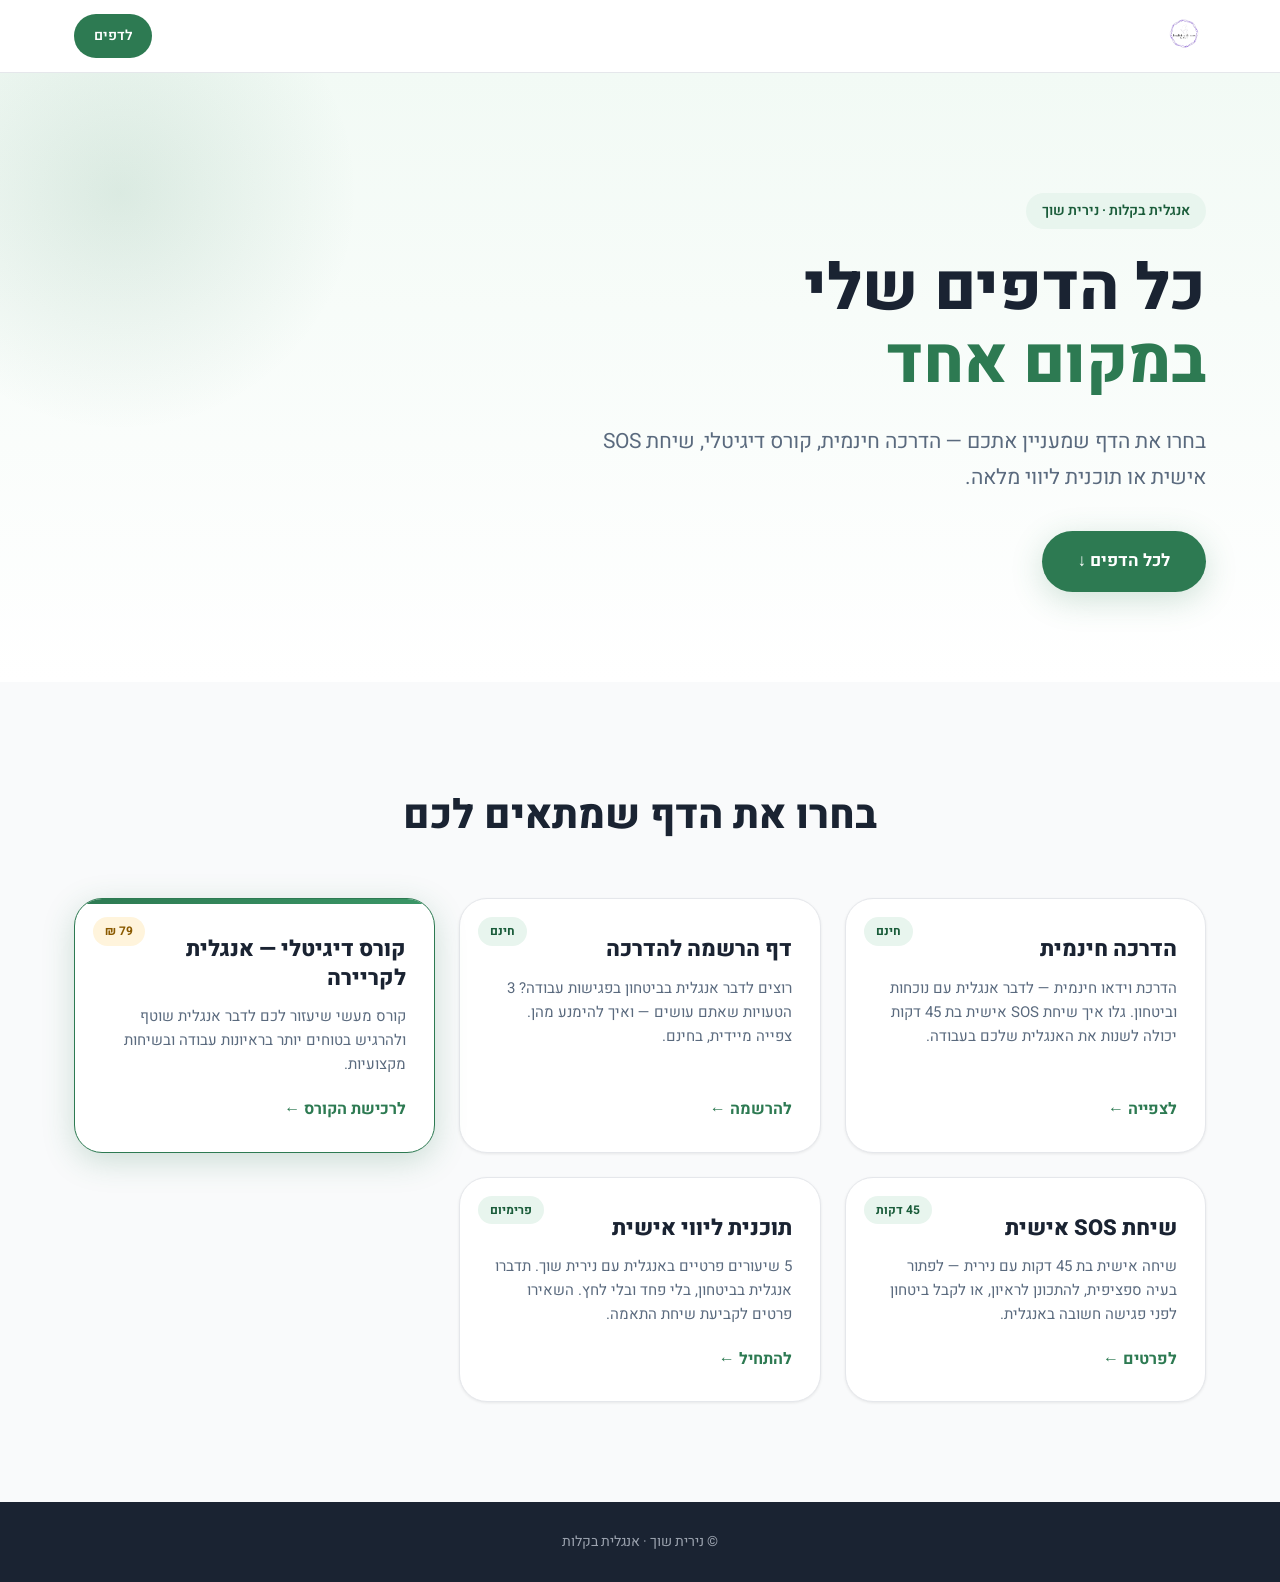
==== index.html @ af7e39d2 "Initial commit: unified Nirit Schuch site with landing page and 5 sub-pages" ====
<!DOCTYPE html>
<html lang="he" dir="rtl">
<head>
  <meta charset="UTF-8" />
  <meta name="viewport" content="width=device-width, initial-scale=1.0" />
  <meta name="description" content="אנגלית בקלות — נירית שוך. כל הדפים, ההדרכות, הקורסים ותוכניות הליווי במקום אחד." />
  <title>אנגלית בקלות | נירית שוך — כל הדפים במקום אחד</title>

  <meta property="og:title" content="אנגלית בקלות — נירית שוך" />
  <meta property="og:description" content="כל הדפים, ההדרכות, הקורסים ותוכניות הליווי במקום אחד." />
  <meta property="og:type" content="website" />

  <link rel="icon" href="logo.png" type="image/png" />
  <link rel="preconnect" href="https://fonts.googleapis.com" />
  <link rel="preconnect" href="https://fonts.gstatic.com" crossorigin />
  <link href="https://fonts.googleapis.com/css2?family=Heebo:wght@300;400;500;600;700;800;900&display=swap" rel="stylesheet" />
  <link rel="stylesheet" href="styles.css" />
</head>
<body>

  <header class="site-header" role="banner">
    <nav class="nav-inner" aria-label="ניווט ראשי">
      <a href="#" aria-label="אנגלית בקלות — דף הבית">
        <img src="logo.png" alt="אנגלית בקלות — לוגו" class="nav-logo" />
      </a>
      <a href="#cards" class="nav-cta">לדפים</a>
    </nav>
  </header>

  <main>
    <section class="hero">
      <div class="hero-bg-shape" aria-hidden="true"></div>
      <div class="container">
        <div class="hero-content">
          <p class="hero-eyebrow">אנגלית בקלות · נירית שוך</p>
          <h1 class="hero-headline">
            כל הדפים שלי<br/>
            <span class="hero-headline-accent">במקום אחד</span>
          </h1>
          <p class="hero-sub">
            בחרו את הדף שמעניין אתכם — הדרכה חינמית, קורס דיגיטלי, שיחת SOS אישית או תוכנית ליווי מלאה.
          </p>
          <a href="#cards" class="btn btn-primary">לכל הדפים ↓</a>
        </div>
      </div>
    </section>

    <section id="cards" class="cards-section">
      <div class="container">
        <h2 class="section-title">בחרו את הדף שמתאים לכם</h2>

        <div class="cards-grid">

          <a href="vsl-free/" class="card">
            <div class="card-badge">חינם</div>
            <h3 class="card-title">הדרכה חינמית</h3>
            <p class="card-desc">הדרכת וידאו חינמית — לדבר אנגלית עם נוכחות וביטחון. גלו איך שיחת SOS אישית בת 45 דקות יכולה לשנות את האנגלית שלכם בעבודה.</p>
            <span class="card-cta">לצפייה ←</span>
          </a>

          <a href="vsl-sales/" class="card">
            <div class="card-badge">חינם</div>
            <h3 class="card-title">דף הרשמה להדרכה</h3>
            <p class="card-desc">רוצים לדבר אנגלית בביטחון בפגישות עבודה? 3 הטעויות שאתם עושים — ואיך להימנע מהן. צפייה מיידית, בחינם.</p>
            <span class="card-cta">להרשמה ←</span>
          </a>

          <a href="course-sales/" class="card card-featured">
            <div class="card-badge card-badge-gold">79 ₪</div>
            <h3 class="card-title">קורס דיגיטלי — אנגלית לקריירה</h3>
            <p class="card-desc">קורס מעשי שיעזור לכם לדבר אנגלית שוטף ולהרגיש בטוחים יותר בראיונות עבודה ובשיחות מקצועיות.</p>
            <span class="card-cta">לרכישת הקורס ←</span>
          </a>

          <a href="sos/" class="card">
            <div class="card-badge">45 דקות</div>
            <h3 class="card-title">שיחת SOS אישית</h3>
            <p class="card-desc">שיחה אישית בת 45 דקות עם נירית — לפתור בעיה ספציפית, להתכונן לראיון, או לקבל ביטחון לפני פגישה חשובה באנגלית.</p>
            <span class="card-cta">לפרטים ←</span>
          </a>

          <a href="coaching/" class="card">
            <div class="card-badge">פרימיום</div>
            <h3 class="card-title">תוכנית ליווי אישית</h3>
            <p class="card-desc">5 שיעורים פרטיים באנגלית עם נירית שוך. תדברו אנגלית בביטחון, בלי פחד ובלי לחץ. השאירו פרטים לקביעת שיחת התאמה.</p>
            <span class="card-cta">להתחיל ←</span>
          </a>

        </div>
      </div>
    </section>
  </main>

  <footer class="site-footer">
    <div class="container">
      <p>© נירית שוך · אנגלית בקלות</p>
    </div>
  </footer>

</body>
</html>
---- styles.css ----
:root {
  --green-dark:    #1a5c3a;
  --green-main:    #2d7a52;
  --green-mid:     #3a9666;
  --green-light:   #e8f5ee;
  --green-pale:    #f2faf5;
  --white:         #ffffff;
  --off-white:     #f9fafb;
  --gray-100:      #f3f4f6;
  --gray-200:      #e5e7eb;
  --gray-400:      #9ca3af;
  --gray-600:      #4b5563;
  --gray-800:      #1f2937;
  --text-main:     #1a2332;
  --text-muted:    #5a6a7e;
  --accent-gold:   #f5a623;

  --radius-md:  12px;
  --radius-lg:  20px;
  --radius-xl:  28px;

  --shadow-sm:  0 1px 3px rgba(0,0,0,.08);
  --shadow-md:  0 4px 16px rgba(0,0,0,.10);
  --shadow-lg:  0 8px 32px rgba(0,0,0,.13);
  --shadow-green: 0 8px 32px rgba(45,122,82,.22);

  --font: 'Heebo', 'Arial', sans-serif;
  --max-w: 1180px;
}

*, *::before, *::after { box-sizing: border-box; margin: 0; padding: 0; }

html { scroll-behavior: smooth; font-size: 16px; }

body {
  font-family: var(--font);
  color: var(--text-main);
  background: var(--white);
  direction: rtl;
  text-align: right;
  line-height: 1.7;
  -webkit-font-smoothing: antialiased;
}

img { max-width: 100%; display: block; }
a  { color: inherit; text-decoration: none; }

.container {
  max-width: var(--max-w);
  margin: 0 auto;
  padding: 0 24px;
}

/* HEADER */
.site-header {
  position: sticky;
  top: 0;
  z-index: 50;
  background: rgba(255,255,255,.92);
  backdrop-filter: blur(8px);
  border-bottom: 1px solid var(--gray-200);
}
.nav-inner {
  max-width: var(--max-w);
  margin: 0 auto;
  padding: 14px 24px;
  display: flex;
  align-items: center;
  justify-content: space-between;
}
.nav-logo { height: 44px; width: auto; }
.nav-cta {
  background: var(--green-main);
  color: var(--white);
  padding: 10px 20px;
  border-radius: 999px;
  font-weight: 600;
  font-size: 14px;
  transition: background .2s;
}
.nav-cta:hover { background: var(--green-dark); }

/* HERO */
.hero {
  position: relative;
  padding: clamp(60px, 12vw, 120px) 0 clamp(50px, 10vw, 90px);
  background: linear-gradient(180deg, var(--green-pale) 0%, var(--white) 100%);
  overflow: hidden;
}
.hero-bg-shape {
  position: absolute;
  top: -120px;
  left: -120px;
  width: 480px;
  height: 480px;
  background: radial-gradient(circle, rgba(45,122,82,.13), transparent 70%);
  border-radius: 50%;
  pointer-events: none;
}
.hero-content { max-width: 760px; }
.hero-eyebrow {
  display: inline-block;
  background: var(--green-light);
  color: var(--green-dark);
  padding: 6px 16px;
  border-radius: 999px;
  font-weight: 600;
  font-size: 14px;
  margin-bottom: 24px;
}
.hero-headline {
  font-size: clamp(36px, 6vw, 64px);
  font-weight: 800;
  line-height: 1.15;
  margin-bottom: 24px;
  color: var(--text-main);
}
.hero-headline-accent {
  color: var(--green-main);
}
.hero-sub {
  font-size: clamp(17px, 2.2vw, 21px);
  color: var(--text-muted);
  margin-bottom: 36px;
  max-width: 640px;
}
.btn {
  display: inline-block;
  padding: 16px 36px;
  border-radius: 999px;
  font-weight: 700;
  font-size: 17px;
  transition: transform .2s, box-shadow .2s, background .2s;
  cursor: pointer;
  border: none;
}
.btn-primary {
  background: var(--green-main);
  color: var(--white);
  box-shadow: var(--shadow-green);
}
.btn-primary:hover {
  background: var(--green-dark);
  transform: translateY(-2px);
}

/* CARDS SECTION */
.cards-section {
  padding: clamp(60px, 10vw, 100px) 0;
  background: var(--off-white);
}
.section-title {
  text-align: center;
  font-size: clamp(28px, 4vw, 40px);
  font-weight: 800;
  color: var(--text-main);
  margin-bottom: 48px;
}
.cards-grid {
  display: grid;
  grid-template-columns: repeat(auto-fit, minmax(280px, 1fr));
  gap: 24px;
}
.card {
  position: relative;
  display: flex;
  flex-direction: column;
  background: var(--white);
  border-radius: var(--radius-xl);
  padding: 36px 28px 28px;
  box-shadow: var(--shadow-sm);
  border: 1px solid var(--gray-200);
  transition: transform .25s, box-shadow .25s, border-color .25s;
  overflow: hidden;
}
.card::before {
  content: "";
  position: absolute;
  top: 0;
  right: 0;
  left: 0;
  height: 5px;
  background: linear-gradient(90deg, var(--green-main), var(--green-mid));
  opacity: 0;
  transition: opacity .25s;
}
.card:hover {
  transform: translateY(-6px);
  box-shadow: var(--shadow-lg);
  border-color: var(--green-mid);
}
.card:hover::before { opacity: 1; }

.card-featured {
  border-color: var(--green-main);
  box-shadow: var(--shadow-green);
}
.card-featured::before { opacity: 1; }

.card-badge {
  position: absolute;
  top: 18px;
  left: 18px;
  background: var(--green-light);
  color: var(--green-dark);
  padding: 4px 12px;
  border-radius: 999px;
  font-size: 12px;
  font-weight: 700;
}
.card-badge-gold {
  background: #fff4dc;
  color: #8a5a00;
}
.card-title {
  font-size: 22px;
  font-weight: 800;
  margin-bottom: 12px;
  color: var(--text-main);
  line-height: 1.3;
}
.card-desc {
  color: var(--text-muted);
  font-size: 15px;
  flex: 1;
  margin-bottom: 20px;
  line-height: 1.6;
}
.card-cta {
  color: var(--green-main);
  font-weight: 700;
  font-size: 16px;
  align-self: flex-start;
}

/* FOOTER */
.site-footer {
  background: var(--text-main);
  color: var(--gray-400);
  padding: 28px 0;
  text-align: center;
  font-size: 14px;
}
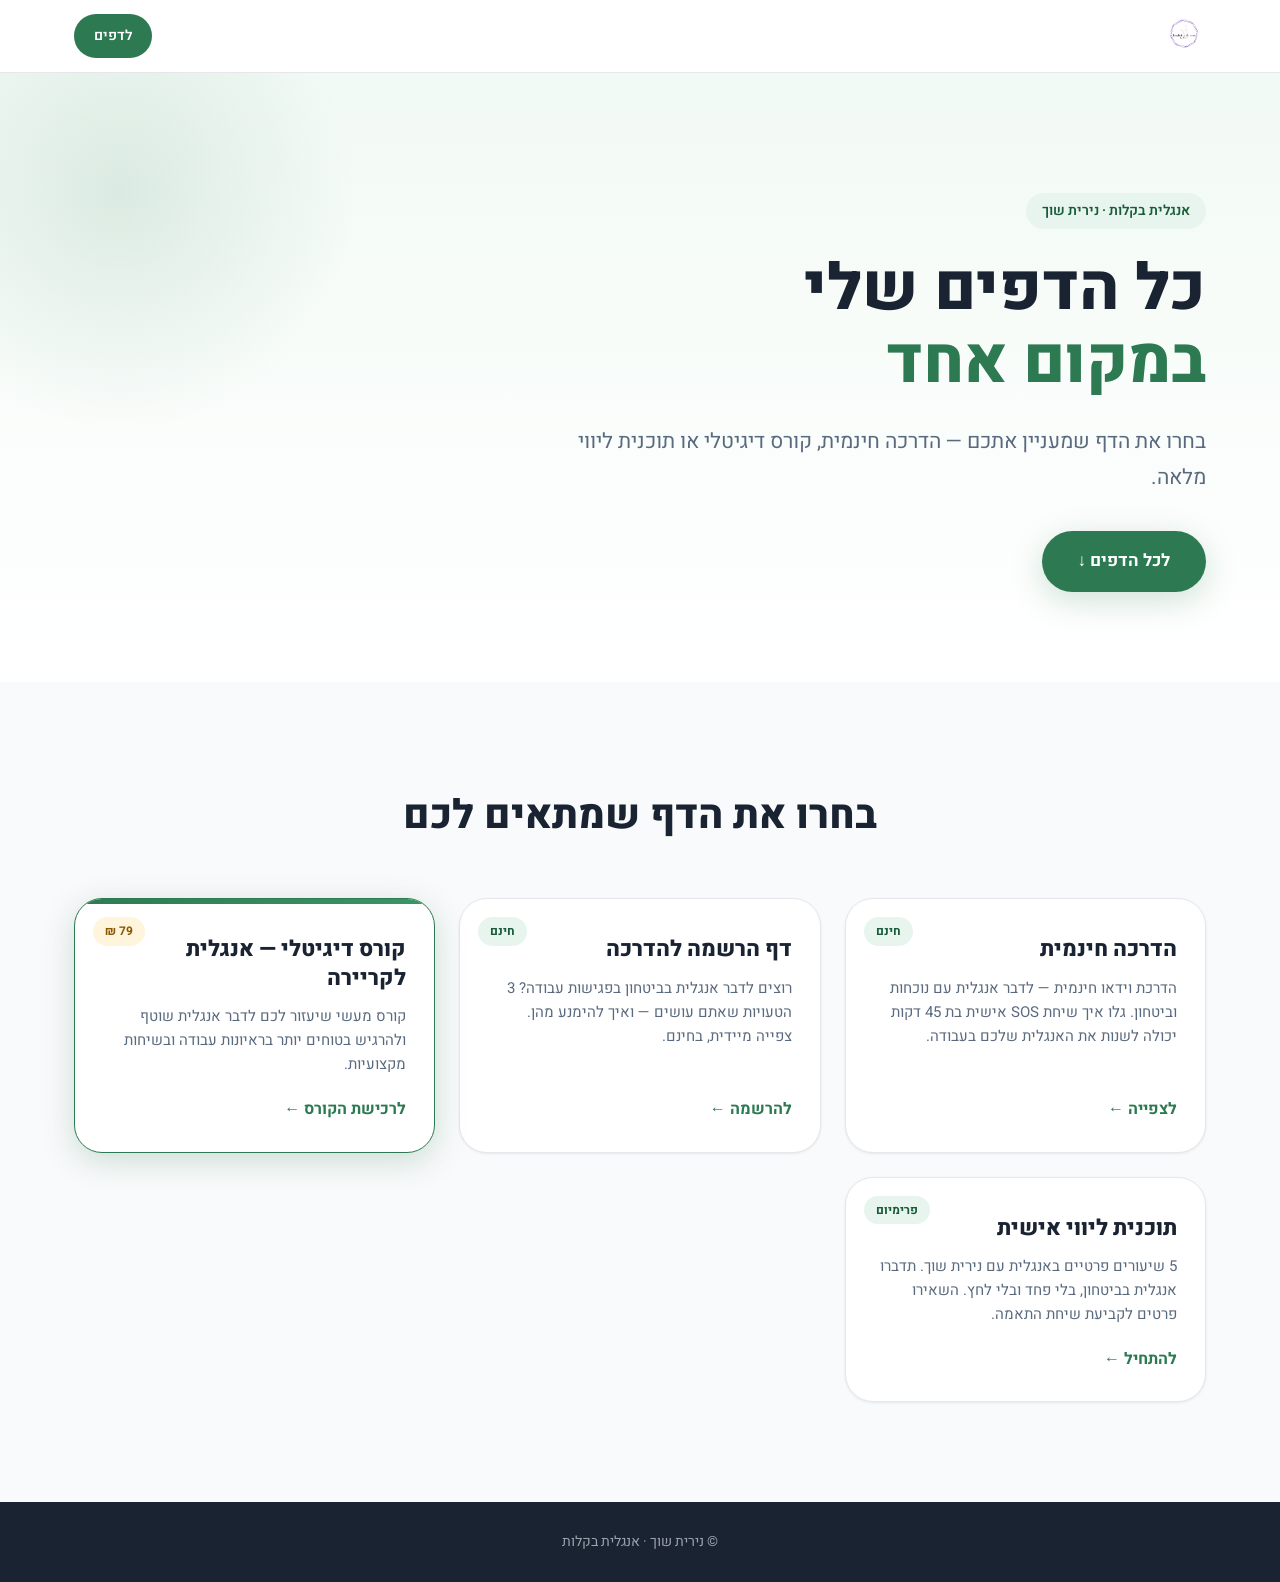
==== commit 5cb26d64: "Remove SOS landing page (duplicate of free training page)" ====
--- a/index.html
+++ b/index.html
@@ -15,6 +15,9 @@
   <link rel="preconnect" href="https://fonts.gstatic.com" crossorigin />
   <link href="https://fonts.googleapis.com/css2?family=Heebo:wght@300;400;500;600;700;800;900&display=swap" rel="stylesheet" />
   <link rel="stylesheet" href="styles.css" />
+
+  <!-- UserWay Accessibility Widget -->
+  <script src="https://cdn.userway.org/widget.js" data-account="bOnPaqcaXh"></script>
 </head>
 <body>
 
@@ -38,7 +41,7 @@
             <span class="hero-headline-accent">במקום אחד</span>
           </h1>
           <p class="hero-sub">
-            בחרו את הדף שמעניין אתכם — הדרכה חינמית, קורס דיגיטלי, שיחת SOS אישית או תוכנית ליווי מלאה.
+            בחרו את הדף שמעניין אתכם — הדרכה חינמית, קורס דיגיטלי או תוכנית ליווי מלאה.
           </p>
           <a href="#cards" class="btn btn-primary">לכל הדפים ↓</a>
         </div>
@@ -72,13 +75,6 @@
             <span class="card-cta">לרכישת הקורס ←</span>
           </a>
 
-          <a href="sos/" class="card">
-            <div class="card-badge">45 דקות</div>
-            <h3 class="card-title">שיחת SOS אישית</h3>
-            <p class="card-desc">שיחה אישית בת 45 דקות עם נירית — לפתור בעיה ספציפית, להתכונן לראיון, או לקבל ביטחון לפני פגישה חשובה באנגלית.</p>
-            <span class="card-cta">לפרטים ←</span>
-          </a>
-
           <a href="coaching/" class="card">
             <div class="card-badge">פרימיום</div>
             <h3 class="card-title">תוכנית ליווי אישית</h3>
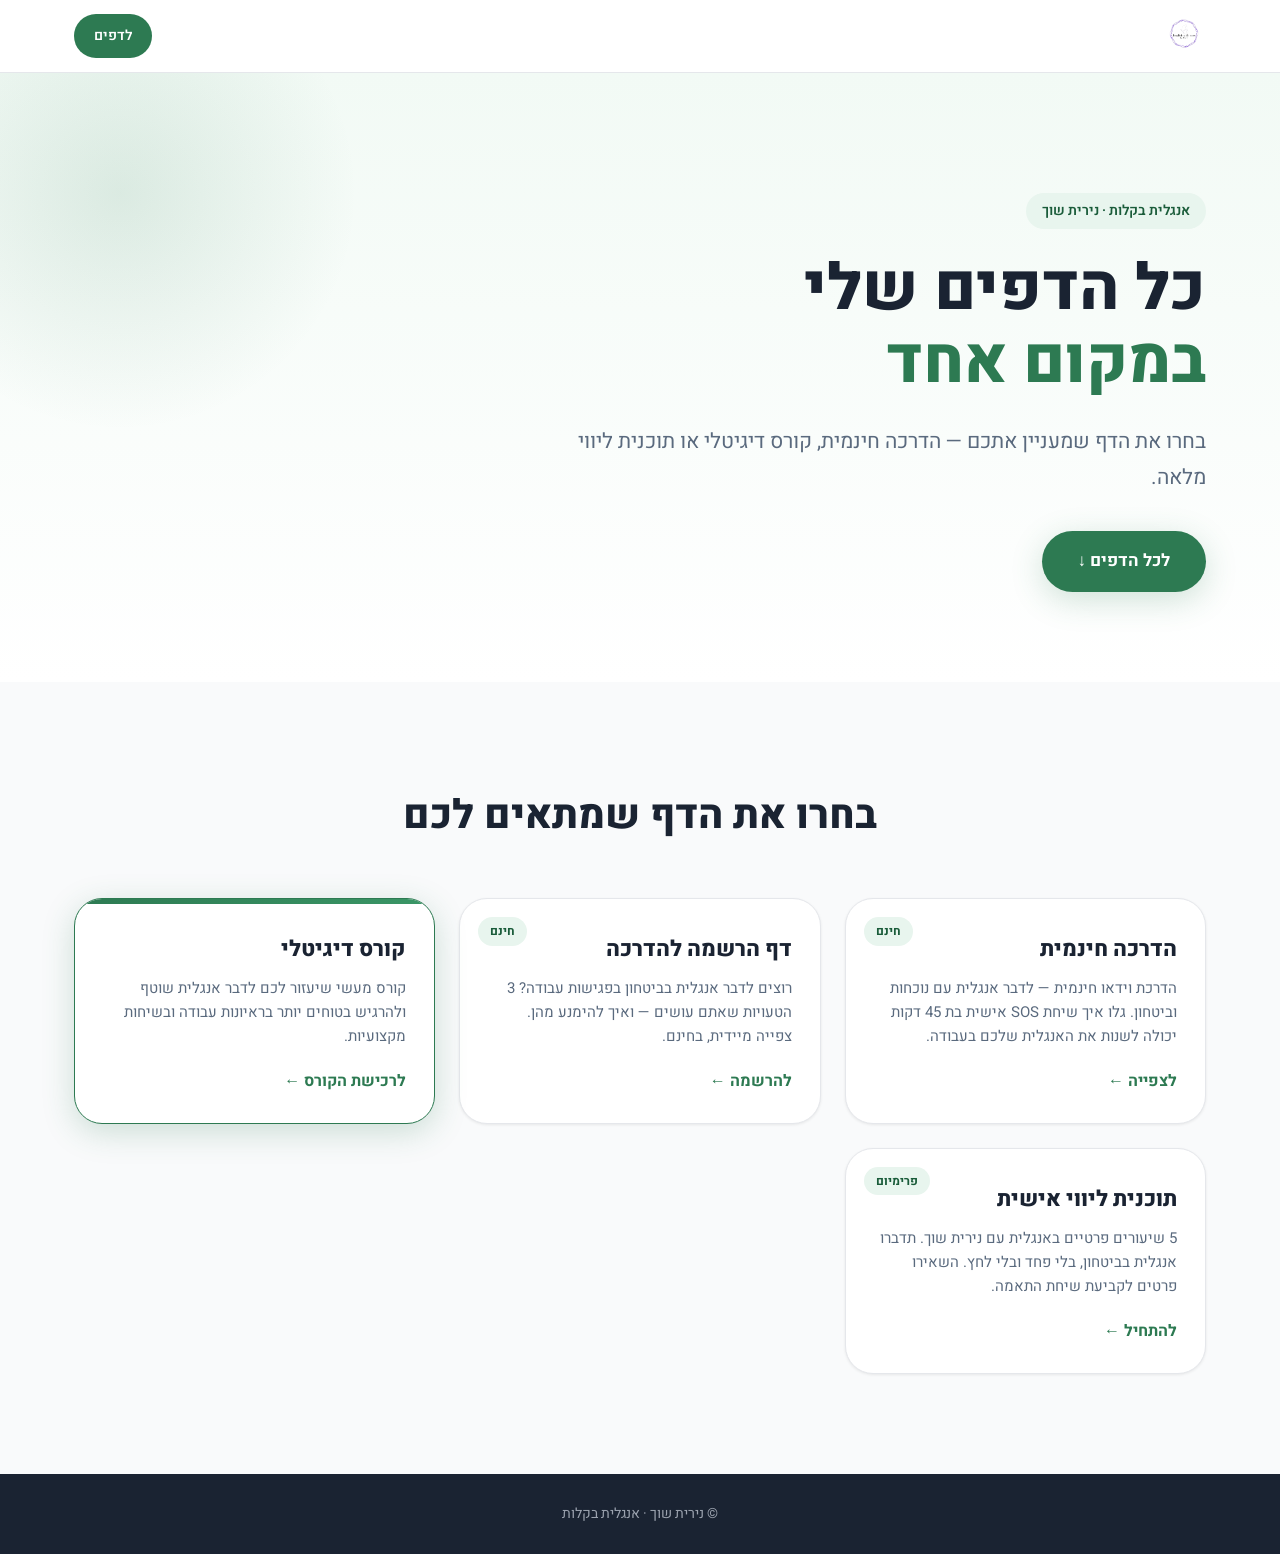
==== commit 5f7c35b2: "Simplify course card: remove price badge, shorten title to 'קורס דיגיטלי'" ====
--- a/index.html
+++ b/index.html
@@ -69,8 +69,7 @@
           </a>
 
           <a href="course-sales/" class="card card-featured">
-            <div class="card-badge card-badge-gold">79 ₪</div>
-            <h3 class="card-title">קורס דיגיטלי — אנגלית לקריירה</h3>
+            <h3 class="card-title">קורס דיגיטלי</h3>
             <p class="card-desc">קורס מעשי שיעזור לכם לדבר אנגלית שוטף ולהרגיש בטוחים יותר בראיונות עבודה ובשיחות מקצועיות.</p>
             <span class="card-cta">לרכישת הקורס ←</span>
           </a>
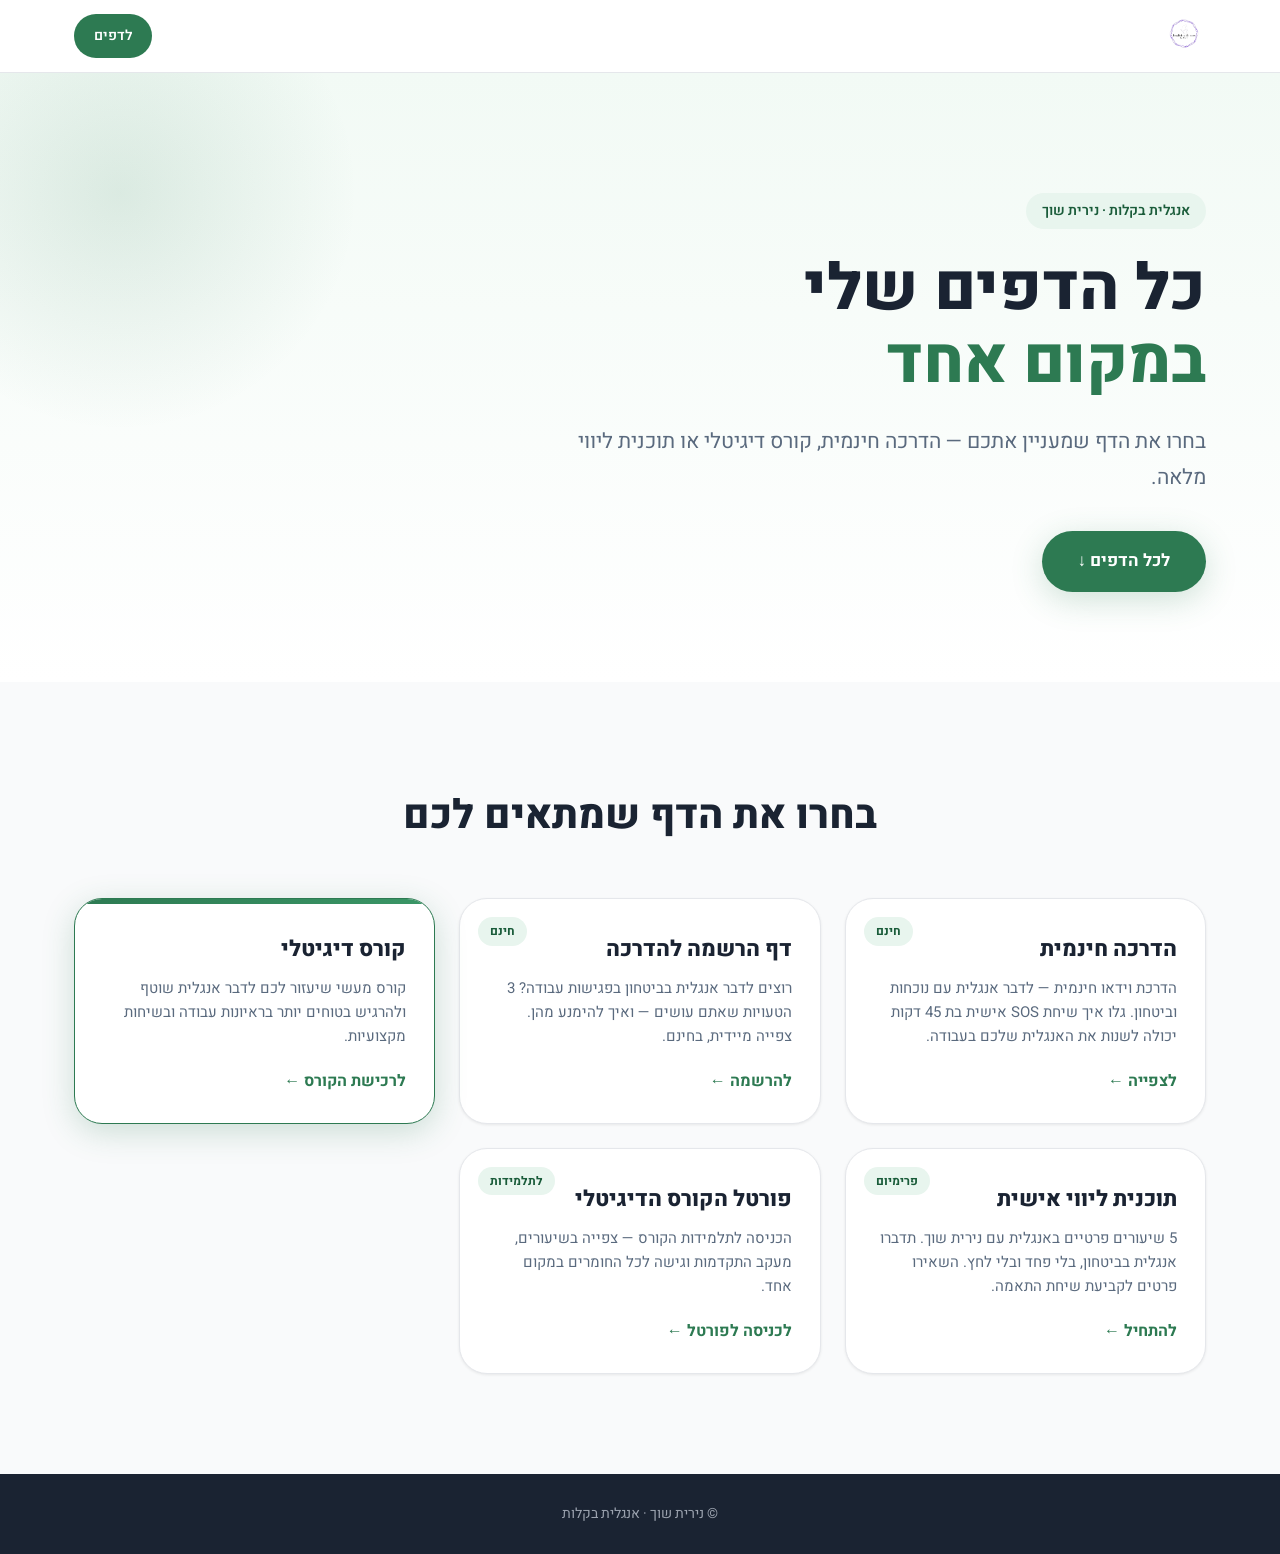
==== commit 9f352438: "Add course portal tile linking to Vercel deployment" ====
--- a/index.html
+++ b/index.html
@@ -81,6 +81,13 @@
             <span class="card-cta">להתחיל ←</span>
           </a>
 
+          <a href="https://course-portal-iota.vercel.app/" target="_blank" rel="noopener" class="card">
+            <div class="card-badge">לתלמידות</div>
+            <h3 class="card-title">פורטל הקורס הדיגיטלי</h3>
+            <p class="card-desc">הכניסה לתלמידות הקורס — צפייה בשיעורים, מעקב התקדמות וגישה לכל החומרים במקום אחד.</p>
+            <span class="card-cta">לכניסה לפורטל ←</span>
+          </a>
+
         </div>
       </div>
     </section>
